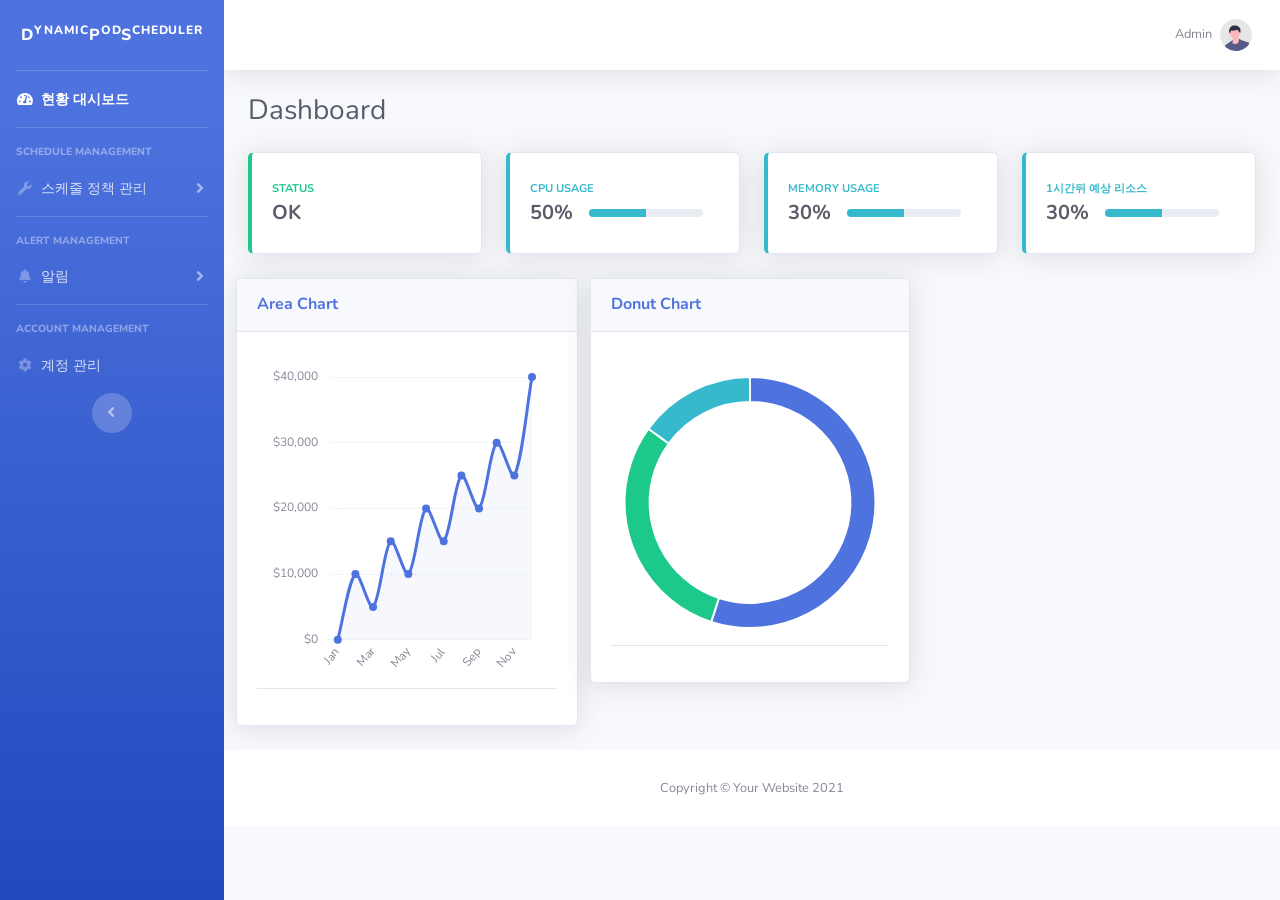
==== index.html @ 0ba1d74e "FP-69 first mockup" ====
<!DOCTYPE html>
<html lang="en">

<head>

    <meta charset="utf-8">
    <meta http-equiv="X-UA-Compatible" content="IE=edge">
    <meta name="viewport" content="width=device-width, initial-scale=1, shrink-to-fit=no">
    <meta name="description" content="">
    <meta name="author" content="">

    <title>SB Admin 2 - Tables</title>

    <!-- Custom fonts for this template -->
    <link href="vendor/fontawesome-free/css/all.min.css" rel="stylesheet" type="text/css">
    <link
        href="https://fonts.googleapis.com/css?family=Nunito:200,200i,300,300i,400,400i,600,600i,700,700i,800,800i,900,900i"
        rel="stylesheet">

    <!-- Custom styles for this template -->
    <link href="css/sb-admin-2.min.css" rel="stylesheet">

    <!-- Custom styles for this page -->
    <link href="vendor/datatables/dataTables.bootstrap4.min.css" rel="stylesheet">

</head>

<body id="page-top">

    <!-- Page Wrapper -->
    <div id="wrapper">

        <!-- Sidebar -->
        <ul class="navbar-nav bg-gradient-primary sidebar sidebar-dark accordion" id="accordionSidebar">

            <!-- Sidebar - Brand -->
            <a class="sidebar-brand d-flex align-items-center justify-content-center" href="index.html">
                <div class="sidebar-brand-text mx-3">D<sup>ynamic</sup>P<sup>od</sup>S<sup>cheduler</sup></div>
            </a>

            <!-- Divider -->
            <hr class="sidebar-divider my-0">

            <!-- Nav Item - Dashboard -->
            <li class="nav-item active">
                <a class="nav-link" href="index.html">
                    <i class="fas fa-fw fa-tachometer-alt"></i>
                    <span>현황 대시보드</span></a>
            </li>

            <!-- Divider -->
            <hr class="sidebar-divider">

            <!-- Heading -->
            <div class="sidebar-heading">
                Schedule management
            </div>



            <!-- Nav Item - Utilities Collapse Menu -->
            <li class="nav-item">
                <a class="nav-link collapsed" href="#" data-toggle="collapse" data-target="#collapseUtilities"
                    aria-expanded="true" aria-controls="collapseUtilities">
                    <i class="fas fa-fw fa-wrench"></i>
                    <span>스케줄 정책 관리</span>
                </a>
                <div id="collapseUtilities" class="collapse" aria-labelledby="headingUtilities"
                    data-parent="#accordionSidebar">
                    <div class="bg-white py-2 collapse-inner rounded">
                        <a class="collapse-item" href="con_setting.html">접속 정보 설정</a>
                        <div class="collapse-divider"></div>
                        <a class="collapse-item" href="targetselect.html">스케줄링 대상 선택</a>
                    </div>
                </div>
            </li>

            <!-- Divider -->
            <hr class="sidebar-divider">

            <!-- Heading -->
            <div class="sidebar-heading">
                alert Management
            </div>

            <!-- Nav Item - Tables -->
            <li class="nav-item">
                <a class="nav-link collapsed" href="tables.html" data-toggle="collapse" data-target="#collapsePages"
                aria-expanded="true" aria-controls="collapsePages">
                    <i class="fas fa-bell fa-fw"></i>
                    <span>알림</span>
                </a>
                <div id="collapsePages" class="collapse" aria-labelledby="headingPages" data-parent="#accordionSidebar">
                    <div class="bg-white py-2 collapse-inner rounded">
                        <a class="collapse-item" href="alertservice.html">알림 서비스</a>
                        
                    </div>
                </div>
            </li>

            <!-- Divider -->
            <hr class="sidebar-divider d-none d-md-block">

            <!-- Heading -->
            <div class="sidebar-heading">
                account Management
            </div>

            <!-- Nav Item - Pages Collapse Menu -->
            <li class="nav-item">
                <a class="nav-link" href="usersetting.html" aria-expanded="true" >
                    <i class="fas fa-fw fa-cog"></i>
                    <span>계정 관리</span>
                </a>
            </li>

            <!-- Sidebar Toggler (Sidebar) -->
            <div class="text-center d-none d-md-inline">
                <button class="rounded-circle border-0" id="sidebarToggle"></button>
            </div>

        </ul>
        <!-- End of Sidebar -->


        <!-- hello -->

        <!-- Content Wrapper -->
        <div id="content-wrapper" class="d-flex flex-column">

            <!-- Main Content -->
            <div id="content">

                <!-- Topbar -->
                <nav class="navbar navbar-expand navbar-light bg-white topbar mb-4 static-top shadow">

                    <!-- Sidebar Toggle (Topbar) -->
                    <button id="sidebarToggleTop" class="btn btn-link d-md-none rounded-circle mr-3">
                        <i class="fa fa-bars"></i>
                    </button>



                    <!-- Topbar Navbar -->
                    <ul class="navbar-nav ml-auto">

                        <!-- Nav Item - User Information -->
                        <li class="nav-item dropdown no-arrow">
                            <a class="nav-link dropdown-toggle" href="#" id="userDropdown" role="button"
                                data-toggle="dropdown" aria-haspopup="true" aria-expanded="false">
                                <span class="mr-2 d-none d-lg-inline text-gray-600 small">Admin</span>
                                <img class="img-profile rounded-circle"
                                    src="img/undraw_profile.svg">
                            </a>
                            <!-- Dropdown - User Information -->
                            <div class="dropdown-menu dropdown-menu-right shadow animated--grow-in"
                                aria-labelledby="userDropdown">
                                <span >
                                    <i class="fas fa-sm fa-fw mr-2 text-gray-400"></i>
                                    Signed in as admin
                                </span>
                                <div class="dropdown-divider"></div>
                                <a class="dropdown-item" href="#">
                                    <i class="fas fa-cogs fa-sm fa-fw mr-2 text-gray-400"></i>
                                    Change password
                                </a>
                                <a class="dropdown-item" href="#" data-toggle="modal" data-target="#logoutModal">
                                    <i class="fas fa-sign-out-alt fa-sm fa-fw mr-2 text-gray-400"></i>
                                    Logout
                                </a>
                            </div>
                        </li>

                    </ul>

                </nav>
                <!-- End of Topbar -->


        <!-- hello -->

                <!-- Begin Page Content -->
                <div class="container-fluid">

                    <!-- Page Heading -->
                    <div class="d-sm-flex align-items-center justify-content-between mb-4">
                        <h1 class="h3 mb-0 text-gray-800">Dashboard</h1>
                    </div>

                    <!-- Content Row -->
                    <div class="row">

                        

                        <!-- Earnings (Monthly) Card Example -->
                        <div class="col-xl-3 col-md-6 mb-4">
                            <div class="card border-left-success shadow h-100 py-2">
                                <div class="card-body">
                                    <div class="row no-gutters align-items-center">
                                        <div class="col mr-2">
                                            <div class="text-xs font-weight-bold text-success text-uppercase mb-1">
                                                Status</div>
                                            <div class="h5 mb-0 font-weight-bold text-gray-800">OK</div>
                                            
                                        </div>
                                        
                                        <div class="col-auto">
                                            
                                        </div>
                                    </div>
                                </div>
                            </div>
                        </div>

                        <!-- Earnings (Monthly) Card Example -->
                        <div class="col-xl-3 col-md-6 mb-4">
                            <div class="card border-left-info shadow h-100 py-2">
                                <div class="card-body">
                                    <div class="row no-gutters align-items-center">
                                        <div class="col mr-2">
                                            <div class="text-xs font-weight-bold text-info text-uppercase mb-1">CPU usage
                                            </div>
                                            <div class="row no-gutters align-items-center">
                                                <div class="col-auto">
                                                    <div class="h5 mb-0 mr-3 font-weight-bold text-gray-800">50%</div>
                                                </div>
                                                <div class="col">
                                                    <div class="progress progress-sm mr-2">
                                                        <div class="progress-bar bg-info" role="progressbar"
                                                            style="width: 50%" aria-valuenow="50" aria-valuemin="0"
                                                            aria-valuemax="100"></div>
                                                    </div>
                                                </div>
                                            </div>
                                        </div>
                                        <div class="col-auto">
                                            
                                        </div>
                                    </div>
                                </div>
                            </div>
                        </div>

                        <!-- Earnings (Monthly) Card Example -->
                        <div class="col-xl-3 col-md-6 mb-4">
                            <div class="card border-left-info shadow h-100 py-2">
                                <div class="card-body">
                                    <div class="row no-gutters align-items-center">
                                        <div class="col mr-2">
                                            <div class="text-xs font-weight-bold text-info text-uppercase mb-1">Memory usage
                                            </div>
                                            <div class="row no-gutters align-items-center">
                                                <div class="col-auto">
                                                    <div class="h5 mb-0 mr-3 font-weight-bold text-gray-800">30%</div>
                                                </div>
                                                <div class="col">
                                                    <div class="progress progress-sm mr-2">
                                                        <div class="progress-bar bg-info" role="progressbar"
                                                            style="width: 50%" aria-valuenow="50" aria-valuemin="0"
                                                            aria-valuemax="100"></div>
                                                    </div>
                                                </div>
                                            </div>
                                        </div>
                                        <div class="col-auto">
                                            
                                        </div>
                                    </div>
                                </div>
                            </div>
                        </div>

                        <!-- Earnings (Monthly) Card Example -->
                        <div class="col-xl-3 col-md-6 mb-4">
                            <div class="card border-left-info shadow h-100 py-2">
                                <div class="card-body">
                                    <div class="row no-gutters align-items-center">
                                        <div class="col mr-2">
                                            <div class="text-xs font-weight-bold text-info text-uppercase mb-1">1시간뒤 예상 리소스
                                            </div>
                                            <div class="row no-gutters align-items-center">
                                                <div class="col-auto">
                                                    <div class="h5 mb-0 mr-3 font-weight-bold text-gray-800">30%</div>
                                                </div>
                                                <div class="col">
                                                    <div class="progress progress-sm mr-2">
                                                        <div class="progress-bar bg-info" role="progressbar"
                                                            style="width: 50%" aria-valuenow="50" aria-valuemin="0"
                                                            aria-valuemax="100"></div>
                                                    </div>
                                                </div>
                                            </div>
                                        </div>
                                        <div class="col-auto">
                                            
                                        </div>
                                    </div>
                                </div>
                            </div>
                        </div>

                        
                        <!-- Area Chart -->
                        <div class="card shadow mb-4">
                            <div class="card-header py-3">
                                <h6 class="m-0 font-weight-bold text-primary">Area Chart</h6>
                            </div>
                            <div class="card-body">
                                <div class="chart-area">
                                    <canvas id="myAreaChart"></canvas>
                                </div>
                                <hr>
                             
                            </div>
                        </div>

                        <!-- Donut Chart -->
                        <div class="col-xl-4 col-lg-5">
                            <div class="card shadow mb-4">
                                <!-- Card Header - Dropdown -->
                                <div class="card-header py-3">
                                    <h6 class="m-0 font-weight-bold text-primary">Donut Chart</h6>
                                </div>
                                <!-- Card Body -->
                                <div class="card-body">
                                    <div class="chart-pie pt-4">
                                        <canvas id="myPieChart"></canvas>
                                    </div>
                                    <hr>
                                 
                                </div>
                            </div>
                        </div>
                    

                        

                </div>
                <!-- /.container-fluid -->


                

            </div>
            <!-- End of Main Content -->

            <!-- Footer -->
            <footer class="sticky-footer bg-white">
                <div class="container my-auto">
                    <div class="copyright text-center my-auto">
                        <span>Copyright &copy; Your Website 2021</span>
                    </div>
                </div>
            </footer>
            <!-- End of Footer -->

        </div>
        <!-- End of Content Wrapper -->

    </div>
    <!-- End of Page Wrapper -->



    <!-- Logout Modal-->
    <div class="modal fade" id="logoutModal" tabindex="-1" role="dialog" aria-labelledby="exampleModalLabel"
        aria-hidden="true">
        <div class="modal-dialog" role="document">
            <div class="modal-content">
                <div class="modal-header">
                    <h5 class="modal-title" id="exampleModalLabel">Ready to Leave?</h5>
                    <button class="close" type="button" data-dismiss="modal" aria-label="Close">
                        <span aria-hidden="true">×</span>
                    </button>
                </div>
                <div class="modal-body">Select "Logout" below if you are ready to end your current session.</div>
                <div class="modal-footer">
                    <button class="btn btn-secondary" type="button" data-dismiss="modal">Cancel</button>
                    <a class="btn btn-primary" href="login.html">Logout</a>
                </div>
            </div>
        </div>
    </div>

    <!-- Bootstrap core JavaScript-->
    <script src="vendor/jquery/jquery.min.js"></script>
    <script src="vendor/bootstrap/js/bootstrap.bundle.min.js"></script>

    <!-- Core plugin JavaScript-->
    <script src="vendor/jquery-easing/jquery.easing.min.js"></script>

    <!-- Custom scripts for all pages-->
    <script src="js/sb-admin-2.min.js"></script>

    <!-- Page level plugins -->
    <script src="vendor/chart.js/Chart.min.js"></script>

    <!-- Page level custom scripts -->
    <script src="js/demo/chart-area-demo.js"></script>
    <script src="js/demo/chart-pie-demo.js"></script>

</body>

</html>
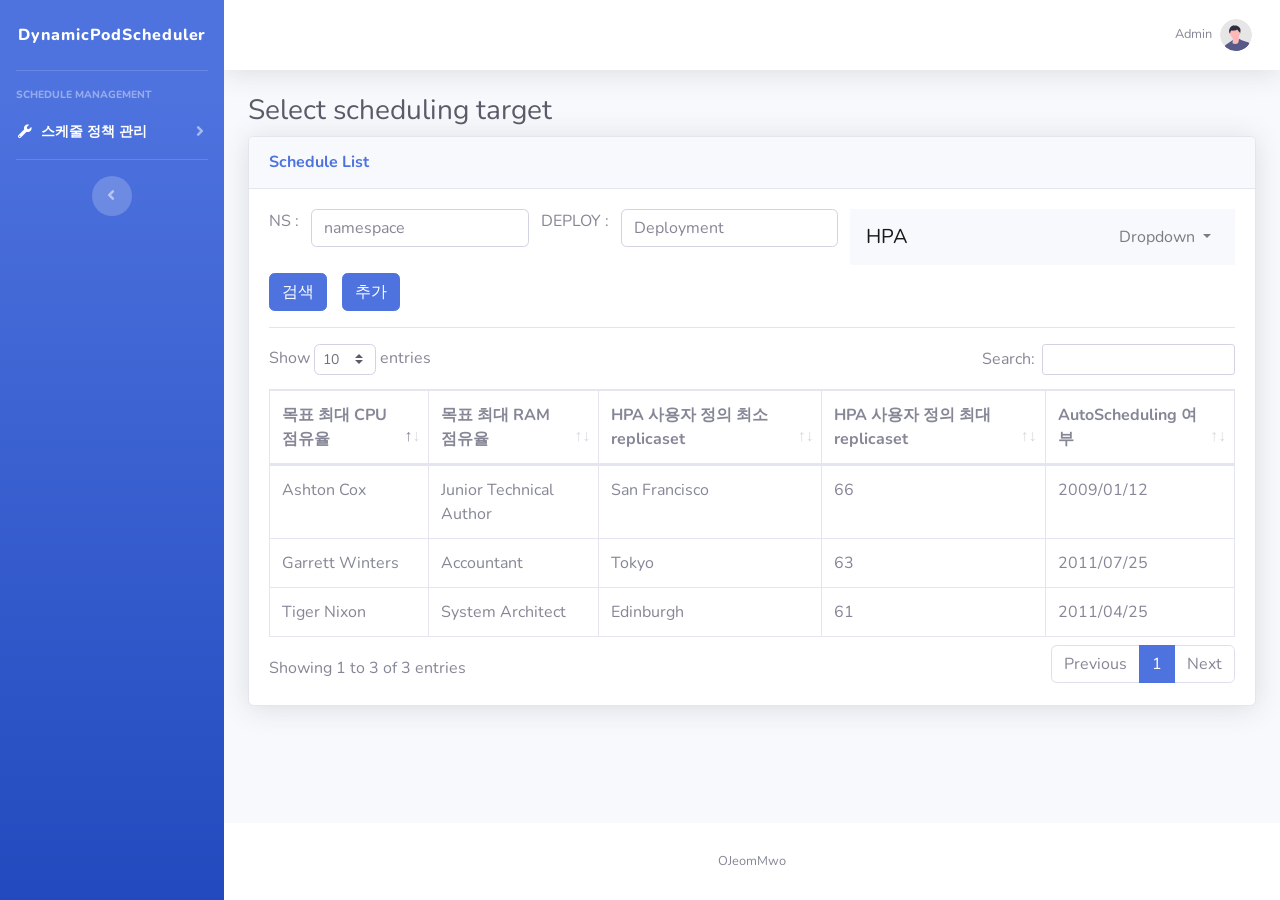
==== commit 77c9fa67: "FP-69 mockup4" ====
--- a/index.html
+++ b/index.html
@@ -18,7 +18,7 @@
         rel="stylesheet">
 
     <!-- Custom styles for this template -->
-    <link href="css/sb-admin-2.min.css" rel="stylesheet">
+    <link href="css/sb-admin-2.css" rel="stylesheet">
 
     <!-- Custom styles for this page -->
     <link href="vendor/datatables/dataTables.bootstrap4.min.css" rel="stylesheet">
@@ -35,18 +35,9 @@
 
             <!-- Sidebar - Brand -->
             <a class="sidebar-brand d-flex align-items-center justify-content-center" href="index.html">
-                <div class="sidebar-brand-text mx-3">D<sup>ynamic</sup>P<sup>od</sup>S<sup>cheduler</sup></div>
+
+                <div class="sidebar-brand-text mx-3">DynamicPodScheduler</div>
             </a>
-
-            <!-- Divider -->
-            <hr class="sidebar-divider my-0">
-
-            <!-- Nav Item - Dashboard -->
-            <li class="nav-item active">
-                <a class="nav-link" href="index.html">
-                    <i class="fas fa-fw fa-tachometer-alt"></i>
-                    <span>현황 대시보드</span></a>
-            </li>
 
             <!-- Divider -->
             <hr class="sidebar-divider">
@@ -59,7 +50,7 @@
 
 
             <!-- Nav Item - Utilities Collapse Menu -->
-            <li class="nav-item">
+            <li class="nav-item active">
                 <a class="nav-link collapsed" href="#" data-toggle="collapse" data-target="#collapseUtilities"
                     aria-expanded="true" aria-controls="collapseUtilities">
                     <i class="fas fa-fw fa-wrench"></i>
@@ -68,9 +59,8 @@
                 <div id="collapseUtilities" class="collapse" aria-labelledby="headingUtilities"
                     data-parent="#accordionSidebar">
                     <div class="bg-white py-2 collapse-inner rounded">
-                        <a class="collapse-item" href="con_setting.html">접속 정보 설정</a>
-                        <div class="collapse-divider"></div>
-                        <a class="collapse-item" href="targetselect.html">스케줄링 대상 선택</a>
+
+                        <a class="collapse-item" href="index.html">스케줄링 대상 선택</a>
                     </div>
                 </div>
             </li>
@@ -78,41 +68,7 @@
             <!-- Divider -->
             <hr class="sidebar-divider">
 
-            <!-- Heading -->
-            <div class="sidebar-heading">
-                alert Management
-            </div>
-
-            <!-- Nav Item - Tables -->
-            <li class="nav-item">
-                <a class="nav-link collapsed" href="tables.html" data-toggle="collapse" data-target="#collapsePages"
-                aria-expanded="true" aria-controls="collapsePages">
-                    <i class="fas fa-bell fa-fw"></i>
-                    <span>알림</span>
-                </a>
-                <div id="collapsePages" class="collapse" aria-labelledby="headingPages" data-parent="#accordionSidebar">
-                    <div class="bg-white py-2 collapse-inner rounded">
-                        <a class="collapse-item" href="alertservice.html">알림 서비스</a>
-                        
-                    </div>
-                </div>
-            </li>
-
-            <!-- Divider -->
-            <hr class="sidebar-divider d-none d-md-block">
-
-            <!-- Heading -->
-            <div class="sidebar-heading">
-                account Management
-            </div>
-
-            <!-- Nav Item - Pages Collapse Menu -->
-            <li class="nav-item">
-                <a class="nav-link" href="usersetting.html" aria-expanded="true" >
-                    <i class="fas fa-fw fa-cog"></i>
-                    <span>계정 관리</span>
-                </a>
-            </li>
+            
 
             <!-- Sidebar Toggler (Sidebar) -->
             <div class="text-center d-none d-md-inline">
@@ -160,7 +116,7 @@
                                     Signed in as admin
                                 </span>
                                 <div class="dropdown-divider"></div>
-                                <a class="dropdown-item" href="#">
+                                <a class="dropdown-item" href="changepw.html">
                                     <i class="fas fa-cogs fa-sm fa-fw mr-2 text-gray-400"></i>
                                     Change password
                                 </a>
@@ -176,170 +132,109 @@
                 </nav>
                 <!-- End of Topbar -->
 
-
-        <!-- hello -->
-
                 <!-- Begin Page Content -->
                 <div class="container-fluid">
 
                     <!-- Page Heading -->
-                    <div class="d-sm-flex align-items-center justify-content-between mb-4">
-                        <h1 class="h3 mb-0 text-gray-800">Dashboard</h1>
-                    </div>
-
-                    <!-- Content Row -->
-                    <div class="row">
-
-                        
-
-                        <!-- Earnings (Monthly) Card Example -->
-                        <div class="col-xl-3 col-md-6 mb-4">
-                            <div class="card border-left-success shadow h-100 py-2">
-                                <div class="card-body">
-                                    <div class="row no-gutters align-items-center">
-                                        <div class="col mr-2">
-                                            <div class="text-xs font-weight-bold text-success text-uppercase mb-1">
-                                                Status</div>
-                                            <div class="h5 mb-0 font-weight-bold text-gray-800">OK</div>
-                                            
-                                        </div>
+                    <h1 class="h3 mb-2 text-gray-800">Select scheduling target</h1>
+                    
+
+                    <!-- DataTales Example -->
+                    <div class="card shadow mb-4">
+                        <div class="card-header py-3">
+                            <h6 class="m-0 font-weight-bold text-primary">Schedule List</h6>
+                        </div>
+                        <div class="card-body">
+                            <form     >
+                                <p style="float:left;">NS : </p>
+                                <div class="col-sm-3 mb-3 mb-sm-10" style="float:left;">
+                                    
+                                    <input type="text" class="form-control form-control-user" id="exampleFirstName"
+                                        placeholder="namespace">
+                                </div>
+
+                                <p style="float:left;">DEPLOY : </p>
+                                <div class="col-sm-3 mb-3 mb-sm-10" style="float:left;">
+                                    <input type="text" class="form-control form-control-user" id="exampleFirstName"
+                                        placeholder="Deployment">
+                                </div>
+
+                                
+                                <nav class="navbar navbar-expand navbar-light bg-light mb-2">
+                                    <a class="navbar-brand" href="#">HPA</a>
+                                    <ul class="navbar-nav ml-auto">
+                                        <li class="nav-item dropdown">
+                                            <a class="nav-link dropdown-toggle" href="#" id="navbarDropdown"
+                                                role="button" data-toggle="dropdown" aria-haspopup="true"
+                                                aria-expanded="false">
+                                                Dropdown
+                                            </a>
+                                            <div class="dropdown-menu dropdown-menu-right animated--grow-in"
+                                                aria-labelledby="navbarDropdown">
+                                                <a class="dropdown-item" href="#">Action</a>
+                                                <a class="dropdown-item" href="#">Another action</a>
+                                                <div class="dropdown-divider"></div>
+                                                <a class="dropdown-item" href="#">Something else here</a>
+                                            </div>
+                                        </li>
+                                    </ul>
+                                </nav>
+                                
+                                <a href="#" class="btn btn-primary" style="float:left; margin-right:15px;">
+                                    <span class="icon text-white-50">
+                                    </span>
+                                    <span class="text">검색</span>
+                                </a>
+                                <a href="#" class="btn btn-primary ">
+                                    <span class="icon text-white-50">
+                                    </span>
+                                    <span class="text">추가</span>
+                                </a>
+                                
+                            </form>
+                            <div class="my-2"><hr/></div>
+                            <div class="table-responsive">
+                                <table class="table table-bordered" id="dataTable" width="100%" cellspacing="0">
+                                    <thead>
+                                        <tr>
+                                            <th>목표 최대 CPU 점유율</th>
+                                            <th>목표 최대 RAM 점유율</th>
+                                            <th>HPA 사용자 정의 최소 replicaset</th>
+                                            <th>HPA 사용자 정의 최대 replicaset</th>
+                                            <th>AutoScheduling 여부</th>
+                                        </tr>
+                                    </thead>
+                                    <tbody>
+                                        <tr>
+                                            <td>Tiger Nixon</td>
+                                            <td>System Architect</td>
+                                            <td>Edinburgh</td>
+                                            <td>61</td>
+                                            <td>2011/04/25</td>
+                                        </tr>
+                                        <tr>
+                                            <td>Garrett Winters</td>
+                                            <td>Accountant</td>
+                                            <td>Tokyo</td>
+                                            <td>63</td>
+                                            <td>2011/07/25</td>
+                                        </tr>
+                                        <tr>
+                                            <td>Ashton Cox</td>
+                                            <td>Junior Technical Author</td>
+                                            <td>San Francisco</td>
+                                            <td>66</td>
+                                            <td>2009/01/12</td>
+                                        </tr>
                                         
-                                        <div class="col-auto">
-                                            
-                                        </div>
-                                    </div>
-                                </div>
+                                    </tbody>
+                                </table>
                             </div>
                         </div>
-
-                        <!-- Earnings (Monthly) Card Example -->
-                        <div class="col-xl-3 col-md-6 mb-4">
-                            <div class="card border-left-info shadow h-100 py-2">
-                                <div class="card-body">
-                                    <div class="row no-gutters align-items-center">
-                                        <div class="col mr-2">
-                                            <div class="text-xs font-weight-bold text-info text-uppercase mb-1">CPU usage
-                                            </div>
-                                            <div class="row no-gutters align-items-center">
-                                                <div class="col-auto">
-                                                    <div class="h5 mb-0 mr-3 font-weight-bold text-gray-800">50%</div>
-                                                </div>
-                                                <div class="col">
-                                                    <div class="progress progress-sm mr-2">
-                                                        <div class="progress-bar bg-info" role="progressbar"
-                                                            style="width: 50%" aria-valuenow="50" aria-valuemin="0"
-                                                            aria-valuemax="100"></div>
-                                                    </div>
-                                                </div>
-                                            </div>
-                                        </div>
-                                        <div class="col-auto">
-                                            
-                                        </div>
-                                    </div>
-                                </div>
-                            </div>
-                        </div>
-
-                        <!-- Earnings (Monthly) Card Example -->
-                        <div class="col-xl-3 col-md-6 mb-4">
-                            <div class="card border-left-info shadow h-100 py-2">
-                                <div class="card-body">
-                                    <div class="row no-gutters align-items-center">
-                                        <div class="col mr-2">
-                                            <div class="text-xs font-weight-bold text-info text-uppercase mb-1">Memory usage
-                                            </div>
-                                            <div class="row no-gutters align-items-center">
-                                                <div class="col-auto">
-                                                    <div class="h5 mb-0 mr-3 font-weight-bold text-gray-800">30%</div>
-                                                </div>
-                                                <div class="col">
-                                                    <div class="progress progress-sm mr-2">
-                                                        <div class="progress-bar bg-info" role="progressbar"
-                                                            style="width: 50%" aria-valuenow="50" aria-valuemin="0"
-                                                            aria-valuemax="100"></div>
-                                                    </div>
-                                                </div>
-                                            </div>
-                                        </div>
-                                        <div class="col-auto">
-                                            
-                                        </div>
-                                    </div>
-                                </div>
-                            </div>
-                        </div>
-
-                        <!-- Earnings (Monthly) Card Example -->
-                        <div class="col-xl-3 col-md-6 mb-4">
-                            <div class="card border-left-info shadow h-100 py-2">
-                                <div class="card-body">
-                                    <div class="row no-gutters align-items-center">
-                                        <div class="col mr-2">
-                                            <div class="text-xs font-weight-bold text-info text-uppercase mb-1">1시간뒤 예상 리소스
-                                            </div>
-                                            <div class="row no-gutters align-items-center">
-                                                <div class="col-auto">
-                                                    <div class="h5 mb-0 mr-3 font-weight-bold text-gray-800">30%</div>
-                                                </div>
-                                                <div class="col">
-                                                    <div class="progress progress-sm mr-2">
-                                                        <div class="progress-bar bg-info" role="progressbar"
-                                                            style="width: 50%" aria-valuenow="50" aria-valuemin="0"
-                                                            aria-valuemax="100"></div>
-                                                    </div>
-                                                </div>
-                                            </div>
-                                        </div>
-                                        <div class="col-auto">
-                                            
-                                        </div>
-                                    </div>
-                                </div>
-                            </div>
-                        </div>
-
-                        
-                        <!-- Area Chart -->
-                        <div class="card shadow mb-4">
-                            <div class="card-header py-3">
-                                <h6 class="m-0 font-weight-bold text-primary">Area Chart</h6>
-                            </div>
-                            <div class="card-body">
-                                <div class="chart-area">
-                                    <canvas id="myAreaChart"></canvas>
-                                </div>
-                                <hr>
-                             
-                            </div>
-                        </div>
-
-                        <!-- Donut Chart -->
-                        <div class="col-xl-4 col-lg-5">
-                            <div class="card shadow mb-4">
-                                <!-- Card Header - Dropdown -->
-                                <div class="card-header py-3">
-                                    <h6 class="m-0 font-weight-bold text-primary">Donut Chart</h6>
-                                </div>
-                                <!-- Card Body -->
-                                <div class="card-body">
-                                    <div class="chart-pie pt-4">
-                                        <canvas id="myPieChart"></canvas>
-                                    </div>
-                                    <hr>
-                                 
-                                </div>
-                            </div>
-                        </div>
-                    
-
-                        
+                    </div>
 
                 </div>
                 <!-- /.container-fluid -->
-
-
-                
 
             </div>
             <!-- End of Main Content -->
@@ -348,7 +243,7 @@
             <footer class="sticky-footer bg-white">
                 <div class="container my-auto">
                     <div class="copyright text-center my-auto">
-                        <span>Copyright &copy; Your Website 2021</span>
+                        <span>OJeomMwo</span>                    
                     </div>
                 </div>
             </footer>
@@ -360,7 +255,10 @@
     </div>
     <!-- End of Page Wrapper -->
 
-
+    <!-- Scroll to Top Button-->
+    <a class="scroll-to-top rounded" href="#page-top">
+        <i class="fas fa-angle-up"></i>
+    </a>
 
     <!-- Logout Modal-->
     <div class="modal fade" id="logoutModal" tabindex="-1" role="dialog" aria-labelledby="exampleModalLabel"
@@ -393,12 +291,12 @@
     <script src="js/sb-admin-2.min.js"></script>
 
     <!-- Page level plugins -->
-    <script src="vendor/chart.js/Chart.min.js"></script>
+    <script src="vendor/datatables/jquery.dataTables.min.js"></script>
+    <script src="vendor/datatables/dataTables.bootstrap4.min.js"></script>
 
     <!-- Page level custom scripts -->
-    <script src="js/demo/chart-area-demo.js"></script>
-    <script src="js/demo/chart-pie-demo.js"></script>
+    <script src="js/demo/datatables-demo.js"></script>
 
 </body>
 
-</html>+</html>
